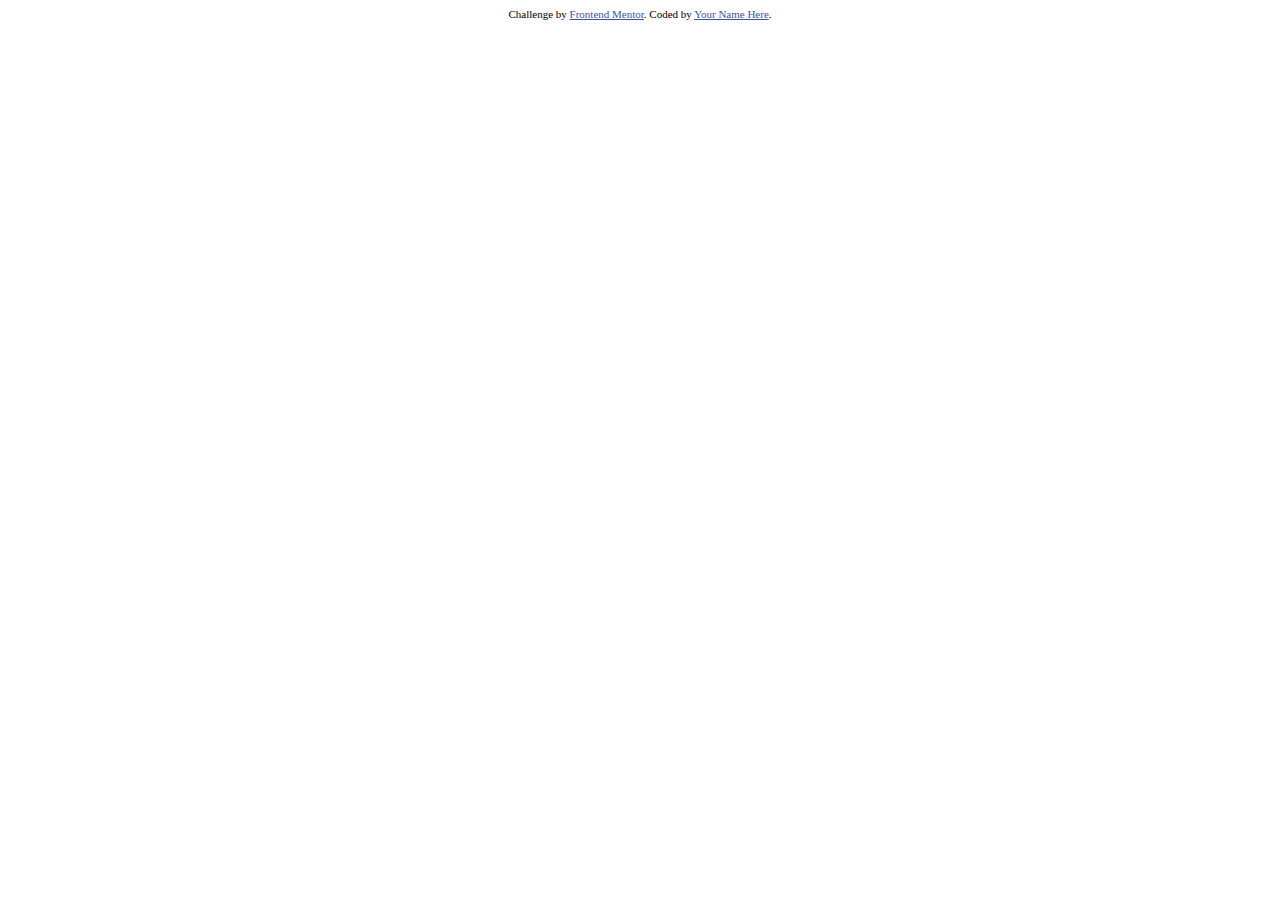
==== calculator-app-main/index.html @ c3d42dd9 "first commit" ====
<!DOCTYPE html>
<html lang="en">
<head>
  <meta charset="UTF-8">
  <meta name="viewport" content="width=device-width, initial-scale=1.0"> <!-- displays site properly based on user's device -->

  <link rel="icon" type="image/png" sizes="32x32" href="./images/favicon-32x32.png">
  
  <title>Frontend Mentor | Calculator app</title>

  <!-- Feel free to remove these styles or customise in your own stylesheet 👍 -->
  <style>
    .attribution { font-size: 11px; text-align: center; }
    .attribution a { color: hsl(228, 45%, 44%); }
  </style>
</head>
<body>


  
  <div class="attribution">
    Challenge by <a href="https://www.frontendmentor.io?ref=challenge" target="_blank">Frontend Mentor</a>. 
    Coded by <a href="#">Your Name Here</a>.
  </div>
</body>
</html>
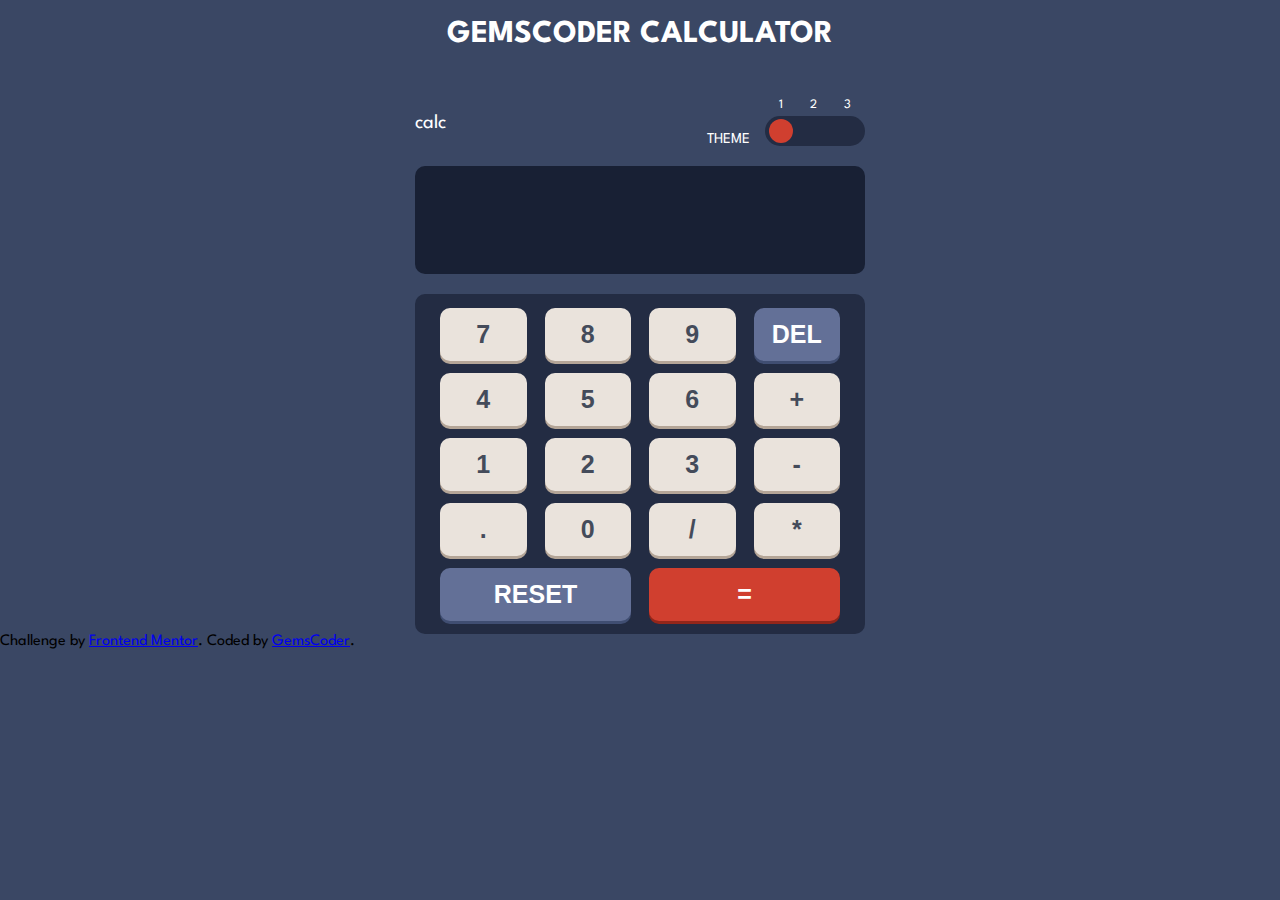
==== commit 89e6b9c8: "changes" ====
--- a/calculator-app-main/index.html
+++ b/calculator-app-main/index.html
@@ -1,26 +1,68 @@
 <!DOCTYPE html>
 <html lang="en">
 <head>
-  <meta charset="UTF-8">
-  <meta name="viewport" content="width=device-width, initial-scale=1.0"> <!-- displays site properly based on user's device -->
-
-  <link rel="icon" type="image/png" sizes="32x32" href="./images/favicon-32x32.png">
-  
-  <title>Frontend Mentor | Calculator app</title>
-
-  <!-- Feel free to remove these styles or customise in your own stylesheet 👍 -->
-  <style>
-    .attribution { font-size: 11px; text-align: center; }
-    .attribution a { color: hsl(228, 45%, 44%); }
-  </style>
+    <meta charset="UTF-8">
+    <meta http-equiv="X-UA-Compatible" content="IE=edge">
+    <meta name="viewport" content="width=device-width, initial-scale=1.0">
+    <title>Frontend Mentor | Calculator app</title>
+    <link rel="shortcut icon" href="../calculator-app-main/images/favicon-32x32.png" type="image/x-icon">
+    <link rel="stylesheet" href="style.css">
 </head>
 <body>
-
-
-  
-  <div class="attribution">
-    Challenge by <a href="https://www.frontendmentor.io?ref=challenge" target="_blank">Frontend Mentor</a>. 
-    Coded by <a href="#">Your Name Here</a>.
-  </div>
+    <header>
+        <h1>GEMSCODER CALCULATOR</h1>
+    </header>
+    
+        <div class="calculator">
+            <div class="header">
+                <p>calc</p>
+                <div class="inner-header">
+                    <p>THEME</p>
+                    <div class="button-div">
+                        <div class="number">
+                            <p>1</p>
+                            <p>2</p>
+                            <p>3</p>
+                        </div>
+                        <div class="toggler">
+                            <input class="button" type="radio" name="toggle" value="blue"  id="one" />
+                            <input class="button" type="radio" name="toggle" value="white" id="two" />
+                            <input class="button" type="radio" name="toggle" value="violet" id="three" />
+                            <div class="ball"></div>
+                          </div>
+                    </div>
+                </div>
+            </div>
+            <input type="text" id="display">
+            <div class="keys">
+                <button class="btn--number"  onclick="appendValue(7)">7</button>
+                <button class="btn--number"  onclick="appendValue(8)">8</button>
+                <button class="btn--number"  onclick="appendValue(9)">9</button>
+                <button id="delete" class="span1" onclick="backSpace()">DEL</button>
+                <button class="btn--number" onclick="appendValue(4)">4</button>
+                <button class="btn--number" onclick="appendValue(5)">5</button>
+                <button class="btn--number" onclick="appendValue(6)">6</button>
+                <button class="key--operator" onclick="appendValue('+')">+</button>
+                <button class="btn--number" onclick="appendValue(1)">1</button>
+                <button class="btn--number" onclick="appendValue(2)">2</button>
+                <button class="btn--number" onclick="appendValue(3)">3</button>
+                <button class="key--operator" onclick="appendValue('-')">-</button>
+                <button id="decimal" onclick="appendValue('.')">.</button>
+                <button class="btn--number" onclick="appendValue(0)">0</button>
+                <button class="key--operator" onclick = "appendValue('/')">/</button>
+                <button class="key--operator" onclick="appendValue('*')">*</button>
+                <button id="reset" class="span2" onclick="clearScreen()">RESET</button>
+                <button class="key--operator" id="key--equal" onclick="calculate()">=</button>
+            </div>
+        </div>
+        
+        <footer>
+            Challenge by <a href="https://www.frontendmentor.io?ref=challenge" target="_blank">Frontend Mentor</a>. 
+        Coded by <a href="https://www.frontendmentor.io/profile/Gems-coder">GemsCoder</a>.
+        </footer>
+    
+   
+    <script src="./app.js"></script>
+    
 </body>
 </html>--- a/calculator-app-main/style.css
+++ b/calculator-app-main/style.css
@@ -0,0 +1,294 @@
+@import url("https://fonts.googleapis.com/css2?family=League+Spartan:wght@700&display=swap");
+:root {
+  --main-background: hsl(222, 26%, 31%);
+  --keypad-background: hsl(223, 31%, 20%);
+  --toggle-background: hsl(223, 31%, 20%);
+  --screen-background: hsl(224, 36%, 15%);
+  --button-background: hsl(30, 25%, 89%);
+  --button-shadow: hsl(28, 16%, 65%);
+  --equality-key: hsl(6, 63%, 50%);
+  --hover-toggle: hsl(6, 63%, 50%);
+  --equality-shadow: hsl(6, 70%, 34%);
+  --reset-key: hsl(225, 21%, 49%);
+  --reset-shadow: hsl(224, 28%, 35%);
+  --text-color1: hsl(221, 14%, 31%);
+  --text-color2: hsl(0, 0%, 100%);
+  --white: hsl(0, 0%, 100%);
+}
+
+[data-theme="white"] {
+  --main-background: hsl(0, 0%, 90%);
+  --keypad-background: hsl(0, 5%, 81%);
+  --toggle-background: hsl(0, 5%, 81%);
+  --screen-background: hsl(0, 0%, 93%);
+  --button-background: hsl(45, 7%, 89%);
+  --button-shadow: hsl(35, 11%, 61%);
+  --reset-key: hsl(185, 42%, 37%);
+  --hover-toggle: hsl(25, 98%, 40%);
+  --reset-shadow: hsl(185, 58%, 25%);
+  --equality-key: hsl(25, 98%, 40%);
+  --equality-shadow: hsl(25, 99%, 27%);
+  --text-color1: hsl(60, 10%, 19%);
+  --text-color2: hsl(60, 10%, 19%);
+  --white: hsl(0, 0%, 100%);
+}
+
+[data-theme="violet"] {
+  --main-background: hsl(268, 75%, 9%);
+  --keypad-background: hsl(268, 71%, 12%);
+  --toggle-background: hsl(268, 71%, 12%);
+  --screen-background: hsl(268, 71%, 12%);
+  --button-background: hsl(281, 89%, 26%);
+  --button-shadow: hsl(285, 91%, 52%);
+  --equality-key: hsl(176, 100%, 44%);
+  --hover-toggle: hsl(176, 100%, 44%);
+  --equality-shadow: hsl(177, 92%, 70%);
+  --reset-key: hsl(268, 47%, 21%);
+  --reset-shadow: hsl(290, 70%, 36%);
+  --text-color1: hsl(52, 100%, 62%);
+  --text-color2: hsl(52, 100%, 62%);
+  --equality-text: hsl(198, 20%, 13%);
+  --white: hsl(0, 0%, 100%);
+}
+
+* {
+  padding: 0;
+  margin: 0;
+  box-sizing: border-box;
+}
+
+body {
+  background-color: var(--main-background);
+  font-family: "League Spartan", sans-serif;
+}
+
+header {
+  display: flex;
+  justify-content: center;
+  align-items: center;
+}
+
+h1 {
+  color: var(--text-color2);
+  margin: 20px 0 50px;
+}
+
+.calculator {
+  width: 450px;
+  margin: auto;
+}
+.header {
+  display: flex;
+  justify-content: space-between;
+  color: var(--text-color2);
+  margin-bottom: 20px;
+  font-size: 20px;
+  align-items: center;
+}
+
+.inner-header {
+  display: flex;
+  gap: 15px;
+  align-items: end;
+  font-size: 15px;
+}
+.number {
+  display: flex;
+  justify-content: space-around;
+  margin-bottom: 5px;
+  font-size: 13px;
+}
+
+.toggler {
+  height: 30px;
+  width: 100px;
+  display: flex;
+  justify-content: space-between;
+  align-items: center;
+  /* flex-direction: column; */
+  background-color: var(--toggle-background);
+  border-radius: 50px;
+  padding: 5px;
+  position: relative;
+  cursor: pointer;
+}
+
+.button {
+  opacity: 0;
+}
+
+.button:hover {
+  cursor: pointer;
+}
+.ball{
+  background: var(--hover-toggle);;
+  height: 24px;
+  width: 24px;
+  border-radius: 50%;
+  position: absolute;
+  left: 4px;
+  top: 3px;
+  transition: all .5s ease;
+}
+
+/* input[type="radio"]:checked::before {
+  transform: scale(1);
+  -webkit-transform: scale(1);
+  -moz-transform: scale(1);
+  -ms-transform: scale(1);
+  -o-transform: scale(1);
+} */
+#display {
+  background-color: var(--screen-background);
+  color: var(--text-color2);
+  font-size: 50px;
+  padding: 0.5em 0.75em;
+  text-align: right;
+  margin-bottom: 20px;
+  border-radius: 10px;
+  border: none;
+  width: 450px;
+}
+.keys {
+  background-color: var(--keypad-background);
+  display: grid;
+  row-gap: 35px;
+  column-gap: 18px;
+  align-items: center;
+  /* justify-content: space-around; */
+  /* justify-items: center; */
+  grid-template-columns: repeat(4, 2fr);
+  grid-template-rows: repeat(5, 30px);
+  padding: 25px;
+  border-radius: 10px;
+}
+
+button {
+  padding: 12px 8px;
+  border-radius: 10px;
+  font-size: 25px;
+  font-weight: 700;
+  color: var(--text-color1);
+  background-color: var(--button-background);
+  border: none;
+  box-shadow: 0 3px var(--button-shadow);
+  cursor: pointer;
+}
+
+button:hover {
+  background-color: var(--white);
+}
+
+.span1,
+.span2 {
+  background-color: var(--reset-key);
+  box-shadow: 0 3px var(--reset-shadow);
+  color: var(--white);
+}
+
+.span1:hover,
+.span2:hover {
+  background-color: var(--reset-shadow);
+}
+
+.span2 {
+  grid-column: 1 /3;
+}
+
+#key--equal {
+  grid-column: 3 / 5;
+  background-color: var(--equality-key);
+  box-shadow: 0 3px var(--equality-shadow);
+  color: var(--white);
+}
+
+.key--equal:hover {
+  background-color: var(--hover-toggle);
+}
+
+.attribution {
+  font-size: 11px;
+  text-align: center;
+  margin-top: 20px;
+  padding: 10px;
+}
+.attribution a {
+  color: hsl(228, 45%, 44%);
+}
+
+@media screen and (max-width: 200px) {
+  header {
+    text-align: center;
+    font-size: x-small;
+  }
+
+  .calculator {
+    width: 100%;
+    height: 400px;
+    /* padding: 0; */
+    margin: 0;
+    /* padding: 20px; */
+  }
+
+  .header {
+    margin-bottom: 20px;
+    font-size: 10px;
+  }
+
+  .inner-header {
+    gap: 10px;
+    font-size: 10px;
+  }
+  .number {
+    font-size: 10px;
+  }
+
+  .toggler {
+    height: 20px;
+    width: 50px;
+  }
+
+  input {
+    height: 10px;
+    width: 10px;
+  }
+
+.ball{
+  height: 15px;
+  width: 15px;
+}
+
+  .display {
+    font-size: 20px;
+  }
+  .keys {
+    row-gap: 10px;
+    column-gap: 5px;
+    align-items: center;
+    justify-content: space-around;
+  }
+
+  button {
+    padding: 5px 5px;
+    border-radius: 5px;
+    font-size: 10px;
+  }
+
+  .attribution {
+    margin-top: 5px;
+  }
+}
+
+@media screen and (max-width: 500px) {
+  header {
+    text-align: center;
+    margin-bottom: 2px;
+  }
+
+  .calculator {
+    width: 100%;
+    padding: 0 20px;
+    margin-bottom: 5px;
+    height: 600px;
+  }
+}
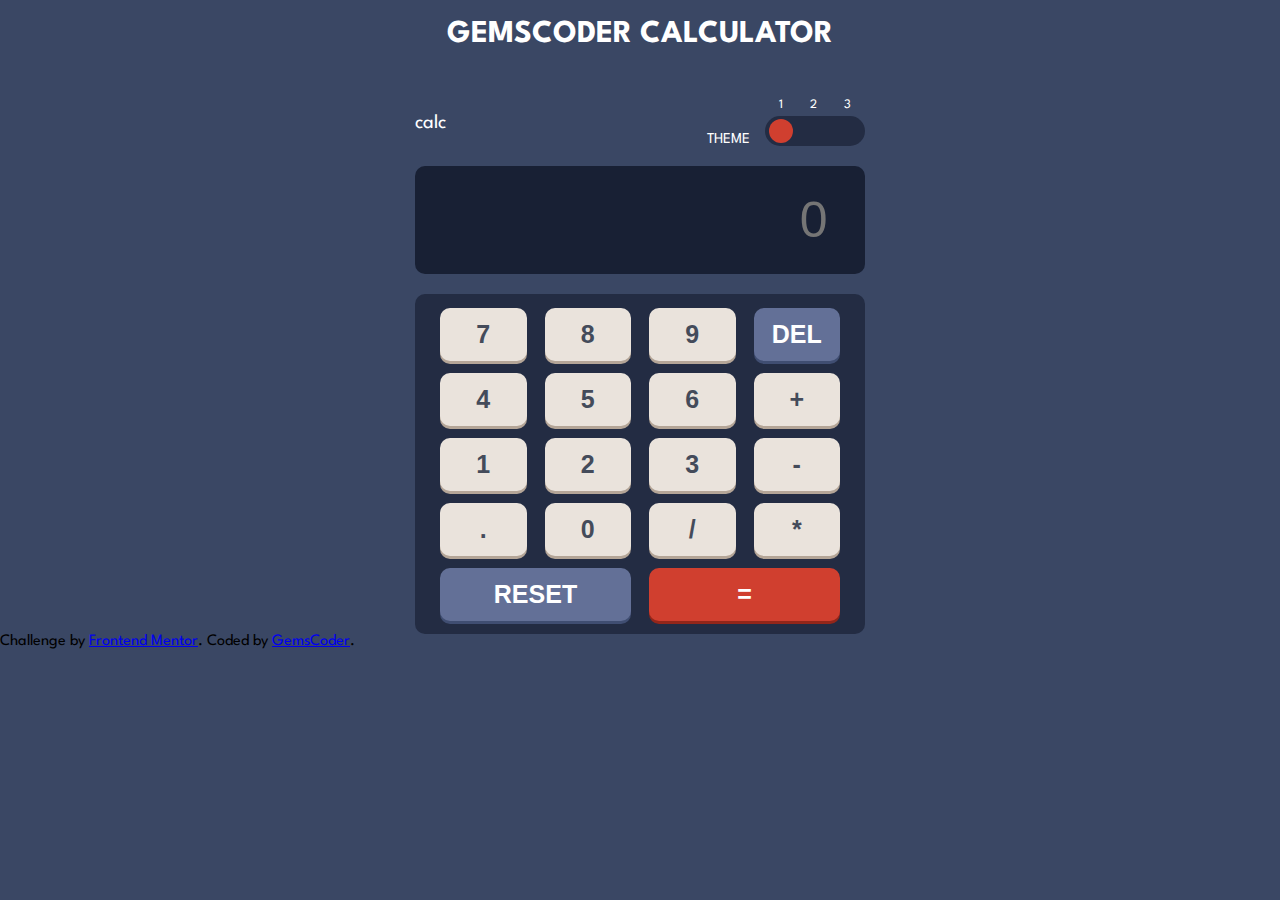
==== commit 6aeda310: "display changes" ====
--- a/calculator-app-main/index.html
+++ b/calculator-app-main/index.html
@@ -33,7 +33,7 @@
                     </div>
                 </div>
             </div>
-            <input type="text" id="display">
+            <input type="text" id="display" disabled placeholder="0">
             <div class="keys">
                 <button class="btn--number"  onclick="appendValue(7)">7</button>
                 <button class="btn--number"  onclick="appendValue(8)">8</button>
--- a/calculator-app-main/style.css
+++ b/calculator-app-main/style.css
@@ -258,8 +258,9 @@
   width: 15px;
 }
 
-  .display {
+  #display {
     font-size: 20px;
+    width: 100%;
   }
   .keys {
     row-gap: 10px;
@@ -291,4 +292,8 @@
     margin-bottom: 5px;
     height: 600px;
   }
-}
+
+  #display{
+    width: 100%;
+  }
+}
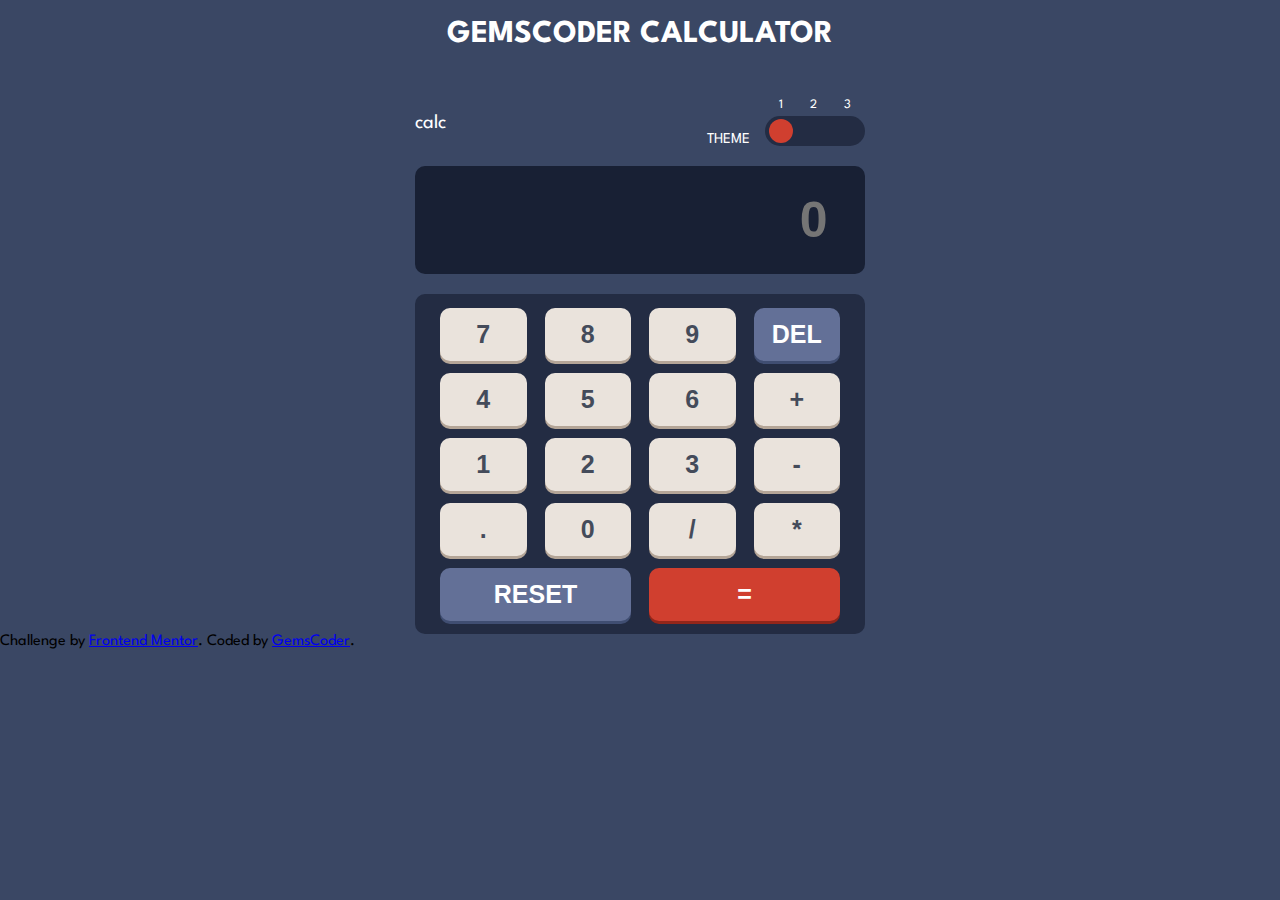
==== commit 76958f8d: "header changes" ====
--- a/calculator-app-main/index.html
+++ b/calculator-app-main/index.html
@@ -1,14 +1,14 @@
 <!DOCTYPE html>
 <html lang="en">
-<head>
+  <head>
     <meta charset="UTF-8">
     <meta http-equiv="X-UA-Compatible" content="IE=edge">
     <meta name="viewport" content="width=device-width, initial-scale=1.0">
     <title>Frontend Mentor | Calculator app</title>
     <link rel="shortcut icon" href="../calculator-app-main/images/favicon-32x32.png" type="image/x-icon">
     <link rel="stylesheet" href="style.css">
-</head>
-<body>
+  </head>
+  <body>
     <header>
         <h1>GEMSCODER CALCULATOR</h1>
     </header>
@@ -25,9 +25,15 @@
                             <p>3</p>
                         </div>
                         <div class="toggler">
-                            <input class="button" type="radio" name="toggle" value="blue"  id="one" />
-                            <input class="button" type="radio" name="toggle" value="white" id="two" />
-                            <input class="button" type="radio" name="toggle" value="violet" id="three" />
+                            <label for="one">
+                                <input class="button" type="radio" name="toggle" value="blue"  id="one" />
+                            </label>
+                            <label for="two">
+                                <input class="button" type="radio" name="toggle" value="white" id="two" />
+                            </label>
+                            <label for="three">
+                                <input class="button" type="radio" name="toggle" value="violet" id="three" />
+                            </label>
                             <div class="ball"></div>
                           </div>
                     </div>
@@ -64,5 +70,5 @@
    
     <script src="./app.js"></script>
     
-</body>
+  </body>
 </html>--- a/calculator-app-main/style.css
+++ b/calculator-app-main/style.css
@@ -142,6 +142,7 @@
   background-color: var(--screen-background);
   color: var(--text-color2);
   font-size: 50px;
+  font-weight: 700;
   padding: 0.5em 0.75em;
   text-align: right;
   margin-bottom: 20px;
